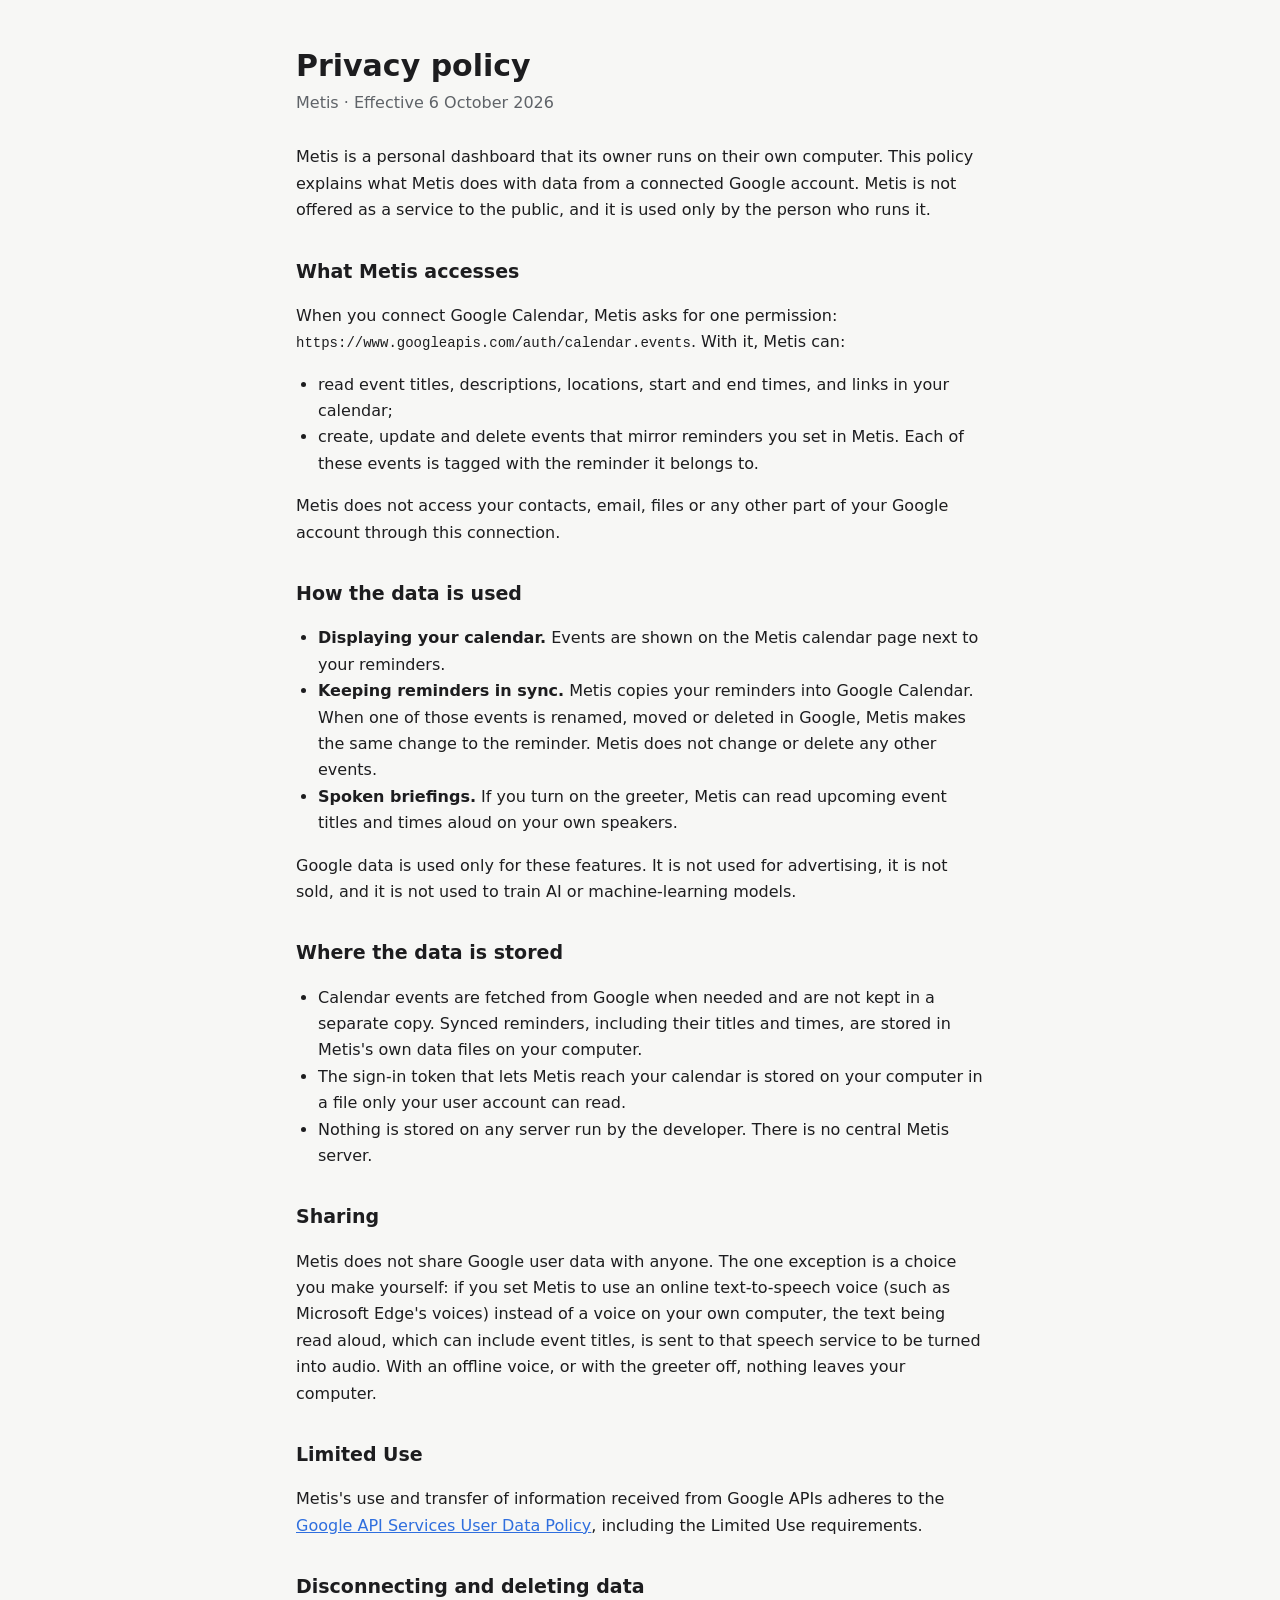
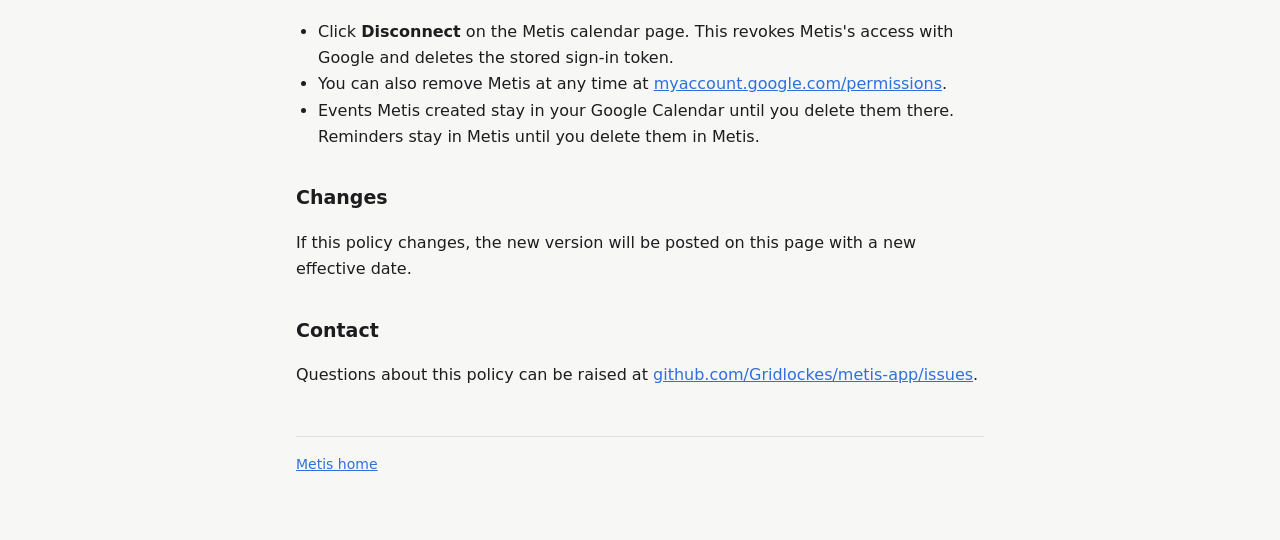
==== privacy.html @ b55aa327 "Add Metis homepage and privacy policy Public pages Google requires before the Metis OAuth app can be" ====
<!doctype html>
<html lang="en">
<head>
<meta charset="utf-8">
<meta name="viewport" content="width=device-width,initial-scale=1">
<title>Metis Privacy Policy</title>
<meta name="description" content="How Metis handles Google Calendar data.">
<link rel="stylesheet" href="style.css">
</head>
<body>
<main>
  <h1>Privacy policy</h1>
  <p class="sub">Metis · Effective 6 October 2026</p>

  <p>Metis is a personal dashboard that its owner runs on their own computer. This policy explains what
  Metis does with data from a connected Google account. Metis is not offered as a service to the public,
  and it is used only by the person who runs it.</p>

  <h2>What Metis accesses</h2>
  <p>When you connect Google Calendar, Metis asks for one permission:
  <code>https://www.googleapis.com/auth/calendar.events</code>. With it, Metis can:</p>
  <ul>
    <li>read event titles, descriptions, locations, start and end times, and links in your calendar;</li>
    <li>create, update and delete events that mirror reminders you set in Metis. Each of these events is
      tagged with the reminder it belongs to.</li>
  </ul>
  <p>Metis does not access your contacts, email, files or any other part of your Google account through
  this connection.</p>

  <h2>How the data is used</h2>
  <ul>
    <li><b>Displaying your calendar.</b> Events are shown on the Metis calendar page next to your reminders.</li>
    <li><b>Keeping reminders in sync.</b> Metis copies your reminders into Google Calendar. When one of
      those events is renamed, moved or deleted in Google, Metis makes the same change to the reminder.
      Metis does not change or delete any other events.</li>
    <li><b>Spoken briefings.</b> If you turn on the greeter, Metis can read upcoming event titles and
      times aloud on your own speakers.</li>
  </ul>
  <p>Google data is used only for these features. It is not used for advertising, it is not sold, and it
  is not used to train AI or machine-learning models.</p>

  <h2>Where the data is stored</h2>
  <ul>
    <li>Calendar events are fetched from Google when needed and are not kept in a separate copy. Synced
      reminders, including their titles and times, are stored in Metis's own data files on your computer.</li>
    <li>The sign-in token that lets Metis reach your calendar is stored on your computer in a file only your
      user account can read.</li>
    <li>Nothing is stored on any server run by the developer. There is no central Metis server.</li>
  </ul>

  <h2>Sharing</h2>
  <p>Metis does not share Google user data with anyone. The one exception is a choice you make yourself:
  if you set Metis to use an online text-to-speech voice (such as Microsoft Edge's voices) instead of a
  voice on your own computer, the text being read aloud, which can include event titles, is sent to that
  speech service to be turned into audio. With an offline voice, or with the greeter off, nothing leaves
  your computer.</p>

  <h2>Limited Use</h2>
  <p>Metis's use and transfer of information received from Google APIs adheres to the
  <a href="https://developers.google.com/terms/api-services-user-data-policy">Google API Services User Data
  Policy</a>, including the Limited Use requirements.</p>

  <h2>Disconnecting and deleting data</h2>
  <ul>
    <li>Click <b>Disconnect</b> on the Metis calendar page. This revokes Metis's access with Google and
      deletes the stored sign-in token.</li>
    <li>You can also remove Metis at any time at
      <a href="https://myaccount.google.com/permissions">myaccount.google.com/permissions</a>.</li>
    <li>Events Metis created stay in your Google Calendar until you delete them there. Reminders stay in
      Metis until you delete them in Metis.</li>
  </ul>

  <h2>Changes</h2>
  <p>If this policy changes, the new version will be posted on this page with a new effective date.</p>

  <h2>Contact</h2>
  <p>Questions about this policy can be raised at
  <a href="https://github.com/Gridlockes/metis-app/issues">github.com/Gridlockes/metis-app/issues</a>.</p>

  <footer><a href="index.html">Metis home</a></footer>
</main>
</body>
</html>
---- style.css ----
:root{--bg:#f7f7f5;--text:#1d1d1f;--muted:#5f6368;--line:#e2e2de;--accent:#2f6fde;}
@media (prefers-color-scheme:dark){:root{--bg:#121216;--text:#e8e8ea;--muted:#a0a3a8;--line:#2a2a31;--accent:#7aa7ff;}}
*{box-sizing:border-box;}
body{margin:0;background:var(--bg);color:var(--text);font:16px/1.65 system-ui,-apple-system,"Segoe UI",sans-serif;}
main{max-width:720px;margin:0 auto;padding:48px 16px 64px;}
h1{font-size:30px;line-height:1.2;margin:0 0 6px;}
h2{font-size:19px;margin:32px 0 8px;}
p,li{color:var(--text);}
ul{padding-left:22px;}
.sub{color:var(--muted);margin:0 0 28px;}
a{color:var(--accent);}
footer{margin-top:48px;padding-top:16px;border-top:1px solid var(--line);color:var(--muted);font-size:14px;}
code{font-size:14px;}
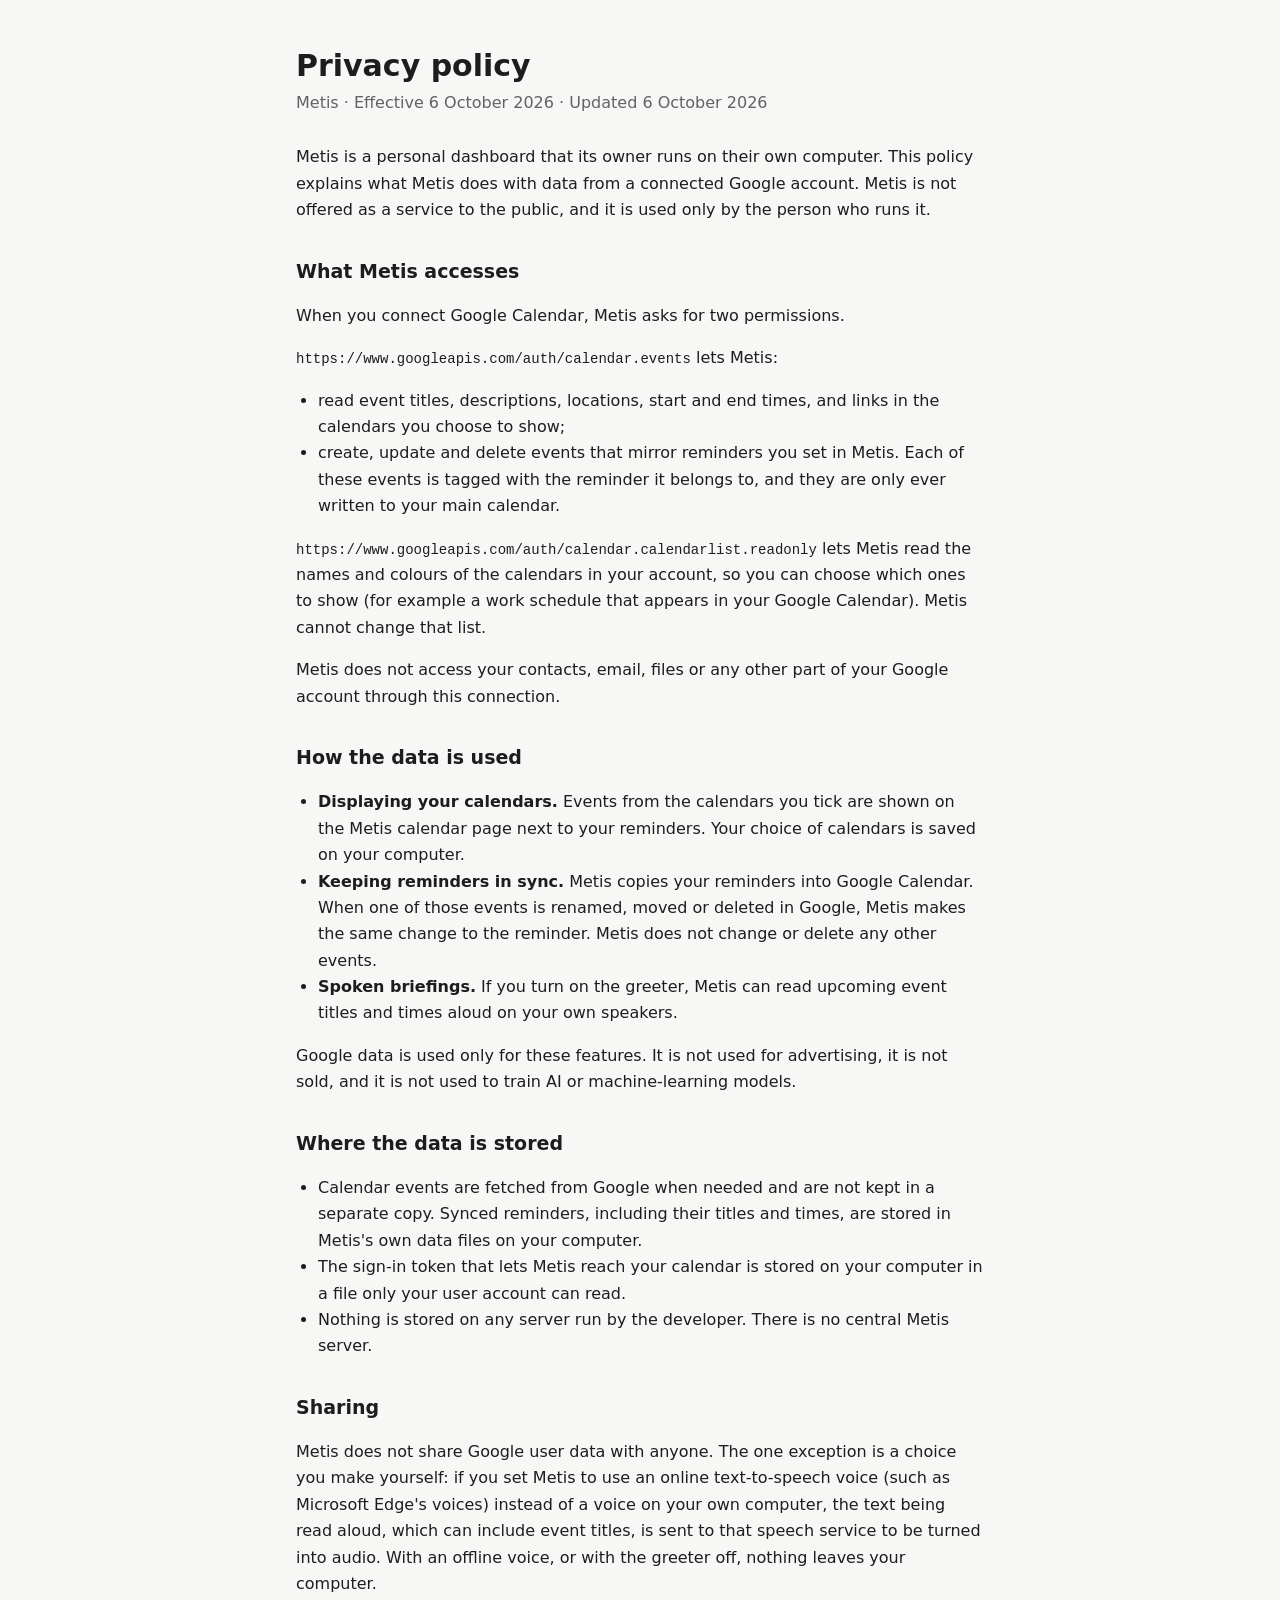
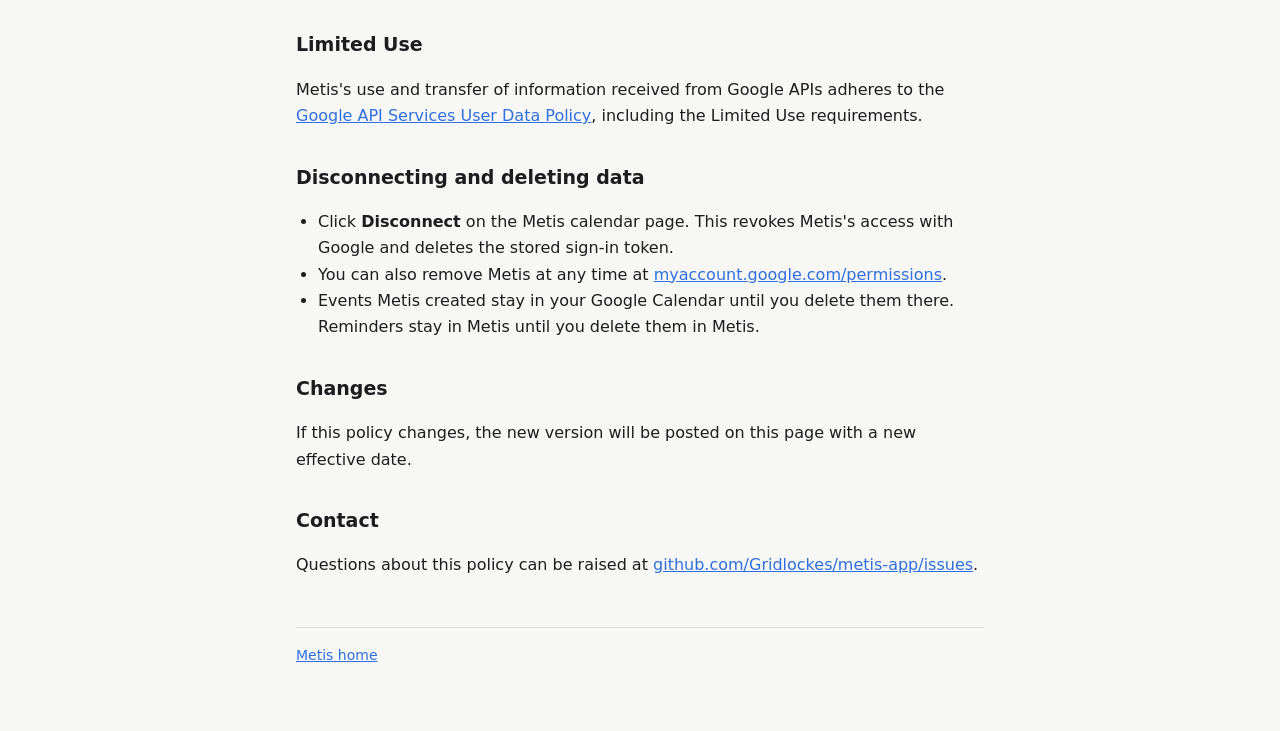
==== commit 6ad09c8a: "Cover the calendar list permission in the privacy policy Metis now also asks for calendar.calendarli" ====
--- a/privacy.html
+++ b/privacy.html
@@ -10,26 +10,31 @@
 <body>
 <main>
   <h1>Privacy policy</h1>
-  <p class="sub">Metis · Effective 6 October 2026</p>
+  <p class="sub">Metis · Effective 6 October 2026 · Updated 6 October 2026</p>
 
   <p>Metis is a personal dashboard that its owner runs on their own computer. This policy explains what
   Metis does with data from a connected Google account. Metis is not offered as a service to the public,
   and it is used only by the person who runs it.</p>
 
   <h2>What Metis accesses</h2>
-  <p>When you connect Google Calendar, Metis asks for one permission:
-  <code>https://www.googleapis.com/auth/calendar.events</code>. With it, Metis can:</p>
+  <p>When you connect Google Calendar, Metis asks for two permissions.</p>
+  <p><code>https://www.googleapis.com/auth/calendar.events</code> lets Metis:</p>
   <ul>
-    <li>read event titles, descriptions, locations, start and end times, and links in your calendar;</li>
+    <li>read event titles, descriptions, locations, start and end times, and links in the calendars you
+      choose to show;</li>
     <li>create, update and delete events that mirror reminders you set in Metis. Each of these events is
-      tagged with the reminder it belongs to.</li>
+      tagged with the reminder it belongs to, and they are only ever written to your main calendar.</li>
   </ul>
+  <p><code>https://www.googleapis.com/auth/calendar.calendarlist.readonly</code> lets Metis read the names
+  and colours of the calendars in your account, so you can choose which ones to show (for example a work
+  schedule that appears in your Google Calendar). Metis cannot change that list.</p>
   <p>Metis does not access your contacts, email, files or any other part of your Google account through
   this connection.</p>
 
   <h2>How the data is used</h2>
   <ul>
-    <li><b>Displaying your calendar.</b> Events are shown on the Metis calendar page next to your reminders.</li>
+    <li><b>Displaying your calendars.</b> Events from the calendars you tick are shown on the Metis calendar
+      page next to your reminders. Your choice of calendars is saved on your computer.</li>
     <li><b>Keeping reminders in sync.</b> Metis copies your reminders into Google Calendar. When one of
       those events is renamed, moved or deleted in Google, Metis makes the same change to the reminder.
       Metis does not change or delete any other events.</li>
